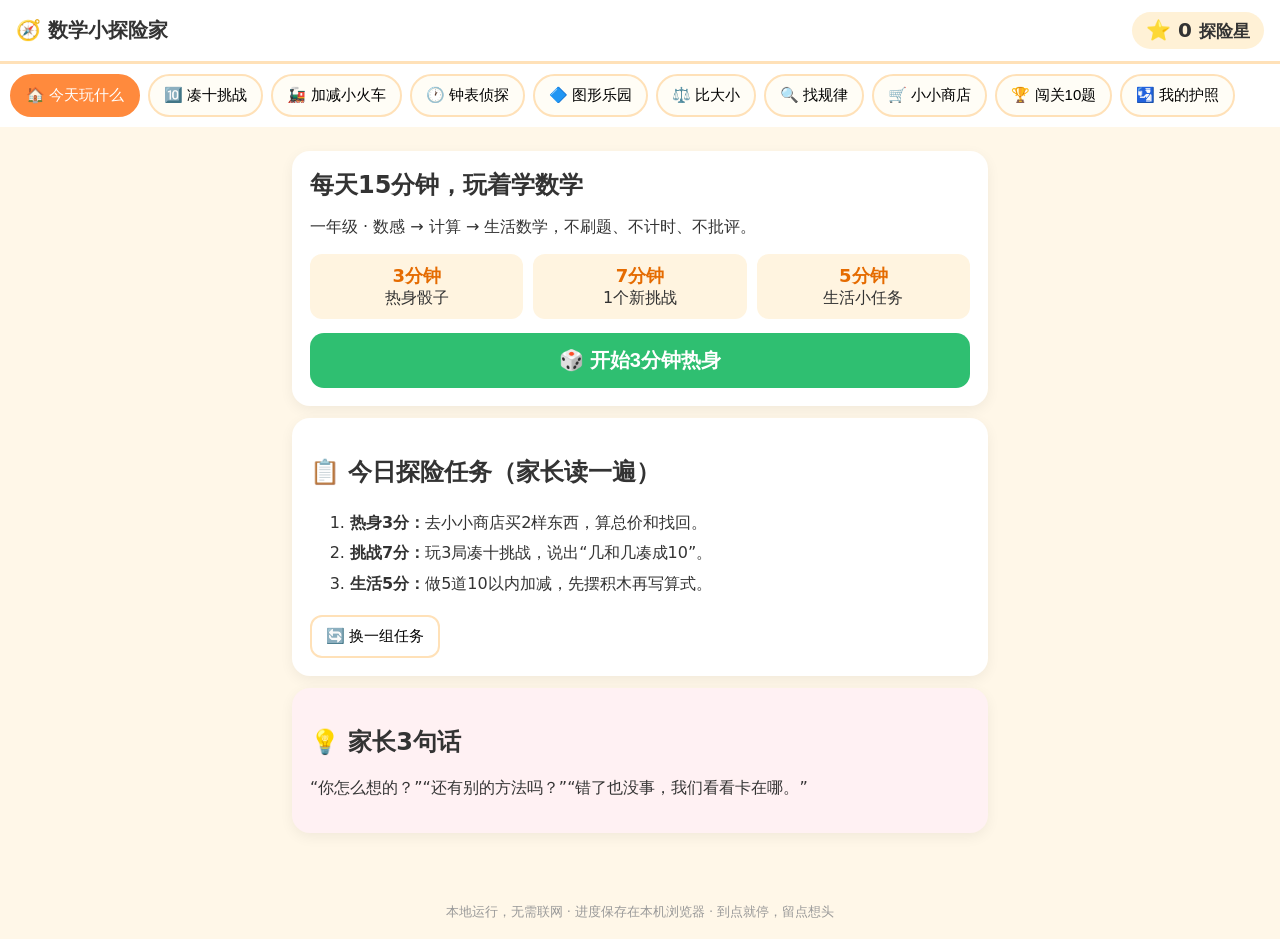
==== index.html @ b10b1093 "一年级数学小探险家：10个互动模块本地网页" ====
<!DOCTYPE html>
<html lang="zh-CN">
<head>
<meta charset="UTF-8" />
<meta name="viewport" content="width=device-width, initial-scale=1.0" />
<title>数学小探险家 · 一年级</title>
<link rel="stylesheet" href="styles.css" />
</head>
<body>
<header class="topbar">
  <div class="logo">🧭 数学小探险家</div>
  <div class="passport-mini">⭐ <span id="starTotal">0</span> <small>探险星</small></div>
</header>

<nav class="tabs" id="tabs">
  <button data-tab="home" class="active">🏠 今天玩什么</button>
  <button data-tab="ten">🔟 凑十挑战</button>
  <button data-tab="calc">🚂 加减小火车</button>
  <button data-tab="clock">🕐 钟表侦探</button>
  <button data-tab="shape">🔷 图形乐园</button>
  <button data-tab="compare">⚖️ 比大小</button>
  <button data-tab="pattern">🔍 找规律</button>
  <button data-tab="money">🛒 小小商店</button>
  <button data-tab="quest">🏆 闯关10题</button>
  <button data-tab="passport">🛂 我的护照</button>
</nav>

<main>
  <!-- 首页 -->
  <section id="tab-home" class="panel active">
    <div class="card hero">
      <h1>每天15分钟，玩着学数学</h1>
      <p>一年级 · 数感 → 计算 → 生活数学，不刷题、不计时、不批评。</p>
      <div class="steps">
        <div><b>3分钟</b><span>热身骰子</span></div>
        <div><b>7分钟</b><span>1个新挑战</span></div>
        <div><b>5分钟</b><span>生活小任务</span></div>
      </div>
      <button class="big-btn" id="btnWarmup">🎲 开始3分钟热身</button>
      <div id="warmupArea" class="game-area hidden">
        <div class="dice-row">
          <div class="dice" id="diceA">⚀</div>
          <div class="vs">VS</div>
          <div class="dice" id="diceB">⚅</div>
        </div>
        <p id="warmupQ">哪个大？点一点！</p>
        <div class="row">
          <button class="opt" id="warmLeft">左边大</button>
          <button class="opt" id="warmRight">右边大</button>
          <button class="opt" id="warmEqual">一样大</button>
        </div>
        <p id="warmupMsg" class="msg"></p>
      </div>
    </div>

    <div class="card">
      <h2>📋 今日探险任务（家长读一遍）</h2>
      <ol id="todayTasks" class="tasks"></ol>
      <button class="small-btn" id="btnNewTasks">🔄 换一组任务</button>
    </div>

    <div class="card tip">
      <h2>💡 家长3句话</h2>
      <p>“你怎么想的？”“还有别的方法吗？”“错了也没事，我们看看卡在哪。”</p>
    </div>
  </section>

  <!-- 凑十 -->
  <section id="tab-ten" class="panel">
    <div class="card">
      <h2>🔟 凑十挑战：看到几，就想差几凑成10</h2>
      <div class="big-num" id="tenNum">6</div>
      <p>6 + <b>?</b> = 10，按正确答案：</p>
      <div class="row" id="tenOpts"></div>
      <p id="tenMsg" class="msg"></p>
      <div class="dots" id="tenDots"></div>
    </div>
  </section>

  <!-- 加减 -->
  <section id="tab-calc" class="panel">
    <div class="card">
      <h2>🚂 加减小火车</h2>
      <div class="row">
        <label><input type="radio" name="level" value="10" checked /> 10以内</label>
        <label><input type="radio" name="level" value="20" /> 20以内进位/退位</label>
      </div>
      <div class="big-num" id="calcQ">3 + 4 = ?</div>
      <div class="dots" id="calcDots"></div>
      <div class="pad" id="calcPad"></div>
      <p id="calcMsg" class="msg"></p>
    </div>
  </section>

  <!-- 钟表 -->
  <section id="tab-clock" class="panel">
    <div class="card">
      <h2>🕐 钟表小侦探：只考整时和半时</h2>
      <canvas id="clockCanvas" width="220" height="220"></canvas>
      <p>现在是几点？</p>
      <div class="row" id="clockOpts"></div>
      <p id="clockMsg" class="msg"></p>
    </div>
  </section>

  <!-- 图形 -->
  <section id="tab-shape" class="panel">
    <div class="card">
      <h2>🔷 图形乐园：认一认、找一找</h2>
      <div class="big-num" id="shapeShow">🔺</div>
      <p id="shapeQ">这个图形叫什么？</p>
      <div class="row" id="shapeOpts"></div>
      <p id="shapeMsg" class="msg"></p>
      <p class="hint">生活找一找：家里哪里有圆形 / 长方形？找到+1⭐</p>
    </div>
  </section>

  <!-- 比大小 -->
  <section id="tab-compare" class="panel">
    <div class="card">
      <h2>⚖️ 比大小：填 &gt; &lt; =</h2>
      <div class="row">
        <label><input type="radio" name="cmpLevel" value="num" checked /> 数字比</label>
        <label><input type="radio" name="cmpLevel" value="expr" /> 算式比</label>
      </div>
      <div class="big-num small" id="cmpQ">7 ? 9</div>
      <div class="row" id="cmpOpts"></div>
      <p id="cmpMsg" class="msg"></p>
      <p class="hint">开口朝大数：7 &lt; 9，尖尖对小数</p>
    </div>
  </section>

  <!-- 找规律 -->
  <section id="tab-pattern" class="panel">
    <div class="card">
      <h2>🔍 找规律：后面该是谁？</h2>
      <div class="row">
        <label><input type="radio" name="patLevel" value="seq" checked /> 数字列</label>
        <label><input type="radio" name="patLevel" value="makeup" /> 数的组成</label>
      </div>
      <div class="big-num small" id="patQ">2、4、6、?</div>
      <div class="row" id="patOpts"></div>
      <p id="patMsg" class="msg"></p>
    </div>
  </section>

  <!-- 小商店 -->
  <section id="tab-money" class="panel">
    <div class="card">
      <h2>🛒 小小商店：认识元角分</h2>
      <div class="row">
        <label><input type="radio" name="moneyLevel" value="know" checked /> 认钱换钱</label>
        <label><input type="radio" name="moneyLevel" value="shop" /> 买东西算账</label>
      </div>
      <div class="big-num small" id="moneyQ">1元 = ? 角</div>
      <div class="shop" id="moneyShop"></div>
      <div class="row" id="moneyOpts"></div>
      <p id="moneyMsg" class="msg"></p>
    </div>
  </section>

  <!-- 闯关 -->
  <section id="tab-quest" class="panel">
    <div class="card">
      <h2>🏆 闯关10题：混合大挑战</h2>
      <p class="hint">凑十 + 加减 + 比大小 + 规律 + 人民币，每关随机抽，不重复刷题</p>
      <div class="progress"><div id="questBar"></div></div>
      <p id="questInfo">还没开始，第 0/10 题，连击 x0</p>
      <div class="big-num small" id="questQ">点开始吧！</div>
      <div class="row" id="questOpts"></div>
      <p id="questMsg" class="msg"></p>
      <div class="row">
        <button class="big-btn" id="btnQuest">🚀 开始闯关</button>
      </div>
    </div>
    <div class="card">
      <h2>📝 错题本（只记闯关错的）</h2>
      <ul id="wrongList" class="plist"></ul>
      <div class="row">
        <button class="small-btn" id="btnWrongRetry">🔁 重练错题</button>
        <button class="small-btn danger" id="btnWrongClear">🗑 清空错题</button>
      </div>
    </div>
  </section>

  <!-- 护照 -->
  <section id="tab-passport" class="panel">
    <div class="card">
      <h2>🛂 我的探险护照</h2>
      <p>总星星：<b id="pTotal">0</b> ⭐</p>
      <ul id="pList" class="plist"></ul>
      <div class="row">
        <button class="small-btn" id="btnSpeak">🔊 读出表扬</button>
        <button class="small-btn danger" id="btnReset">🗑 清零重来</button>
      </div>
    </div>
    <div class="card">
      <h2>🗓 12周路线图</h2>
      <ol class="tasks small">
        <li>1-4周：数到20，10的分合，加减含义</li>
        <li>5-8周：认识11-20，凑十加、破十减，图形位置</li>
        <li>9-12周：钟表、100以内数、人民币、找规律</li>
      </ol>
      <p class="hint">每周记录一句：能摆出来讲清吗？愿意再试一次吗？</p>
    </div>
  </section>
</main>

<footer>本地运行，无需联网 · 进度保存在本机浏览器 · 到点就停，留点想头</footer>
<script src="app.js"></script>
</body>
</html>
---- styles.css ----
:root{
  --bg:#FFF7E8; --card:#fff; --ink:#333;
  --orange:#FF8A3D; --green:#2FBF71; --blue:#3D9BFF; --pink:#FF6B8B;
}
*{box-sizing:border-box}
body{margin:0;background:var(--bg);color:var(--ink);
  font-family:"PingFang SC","Hiragino Sans GB","Microsoft YaHei",system-ui,sans-serif;}
.topbar{display:flex;justify-content:space-between;align-items:center;
  padding:12px 16px;background:#fff;border-bottom:3px solid #FFE1B8;
  position:sticky;top:0;z-index:10}
.logo{font-size:20px;font-weight:800}
.passport-mini{font-size:20px;font-weight:800;background:#FFF1D6;
  padding:6px 14px;border-radius:999px}
.tabs{display:flex;gap:8px;padding:10px;overflow-x:auto;background:#fff}
.tabs button{flex:0 0 auto;border:2px solid #FFE1B8;background:#FFFDF6;
  border-radius:999px;padding:10px 14px;font-size:15px;cursor:pointer}
.tabs button.active{background:var(--orange);color:#fff;border-color:var(--orange)}
main{max-width:720px;margin:0 auto;padding:12px 12px 40px}
.panel{display:none}
.panel.active{display:block;animation:pop .2s ease}
.card{background:var(--card);border-radius:18px;padding:18px;margin:12px 0;
  box-shadow:0 4px 14px rgba(0,0,0,.06)}
.hero h1{margin:0 0 6px;font-size:24px}
.steps{display:flex;gap:10px;margin:14px 0}
.steps div{flex:1;background:#FFF4E0;border-radius:12px;padding:10px;text-align:center}
.steps b{display:block;font-size:18px;color:#E56B00}
.big-btn{width:100%;font-size:20px;font-weight:800;padding:14px;border:0;
  border-radius:14px;background:var(--green);color:#fff;cursor:pointer}
.small-btn{font-size:15px;padding:10px 14px;border-radius:12px;cursor:pointer;
  border:2px solid #FFE1B8;background:#fff}
.small-btn.danger{border-color:#ffb3c0;color:#c9184a}
.big-num{font-size:64px;text-align:center;margin:10px 0}
.big-num.small{font-size:34px}
.progress{height:14px;background:#FFE9C9;border-radius:999px;overflow:hidden;margin:10px 0}
.progress div{height:100%;width:0;background:linear-gradient(90deg,var(--orange),var(--pink));transition:width .3s}
.shop{display:flex;gap:10px;justify-content:center;font-size:15px;flex-wrap:wrap;margin:8px 0}
.shop div{background:#FFF4E0;border-radius:12px;padding:8px 12px}
#wrongList li{background:#FFF1F3;border-radius:8px;margin:4px 0;padding:4px 10px;list-style:none}
#wrongList{padding:0}
.row{display:flex;gap:10px;flex-wrap:wrap;justify-content:center;margin:10px 0}
.opt{font-size:20px;font-weight:700;min-width:110px;min-height:56px;
  border-radius:14px;border:3px solid var(--blue);background:#EFF6FF;cursor:pointer}
.opt:active{transform:scale(.96)}
.msg{min-height:28px;text-align:center;font-size:18px;font-weight:700}
.msg.good{color:#0a8a4b;animation:pop .3s ease}
.msg.bad{color:#d00000}
@keyframes pop{from{transform:scale(.9)}to{transform:scale(1)}}
.dice-row{display:flex;justify-content:center;align-items:center;gap:16px;font-size:56px}
.vs{font-size:20px;font-weight:800;color:#999}
.dice{background:#fff;border:3px solid #eee;border-radius:14px;padding:4px 14px}
.hidden{display:none}
.game-area{margin-top:12px;background:#F7FFF0;border-radius:12px;padding:12px}
.tasks{line-height:1.9;font-size:16px}
.tasks.small{font-size:15px}
.dots{display:flex;gap:6px;flex-wrap:wrap;justify-content:center;margin:10px 0;
  font-size:26px;max-width:320px;margin-left:auto;margin-right:auto}
.pad{display:grid;grid-template-columns:repeat(5,1fr);gap:8px;max-width:360px;margin:0 auto}
.pad button{font-size:22px;font-weight:800;padding:12px 0;border-radius:12px;
  border:2px solid #ddd;background:#fff;cursor:pointer}
#clockCanvas{display:block;margin:0 auto;background:#fff;border-radius:50%}
.plist{line-height:2;font-size:16px}
.hint{color:#777;font-size:14px;text-align:center}
.tip{background:#FFF1F3}
footer{text-align:center;color:#999;font-size:13px;padding:18px}
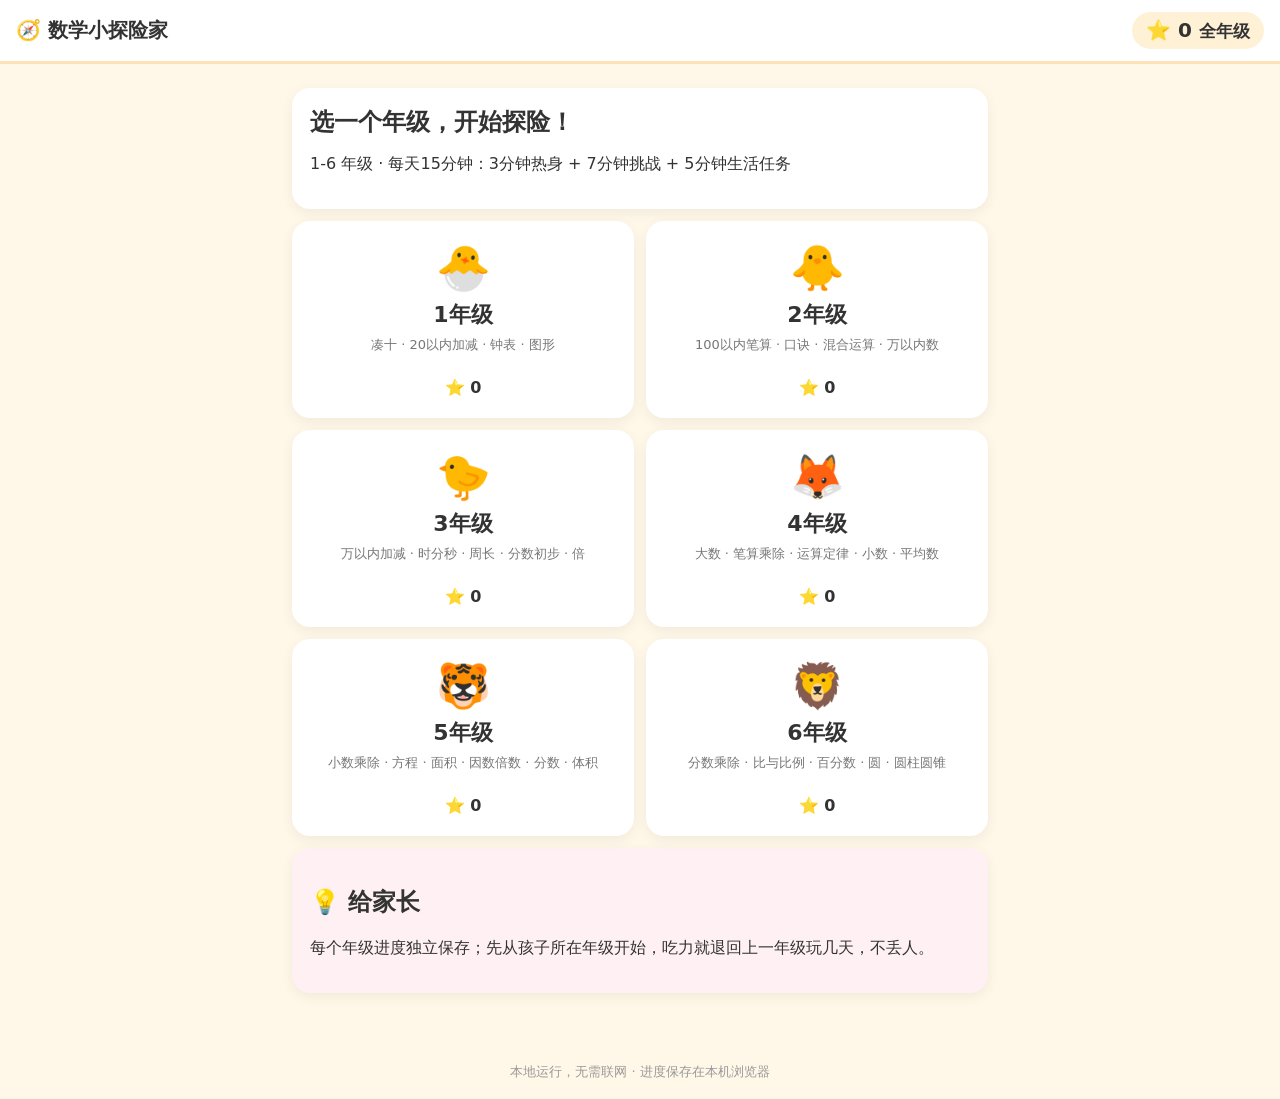
==== commit a1f16788: "1-6年级全覆盖：通用引擎+年级大厅+每年级闯关错题本" ====
--- a/index.html
+++ b/index.html
@@ -3,210 +3,40 @@
 <head>
 <meta charset="UTF-8" />
 <meta name="viewport" content="width=device-width, initial-scale=1.0" />
-<title>数学小探险家 · 一年级</title>
+<title>数学小探险家 · 年级大厅</title>
 <link rel="stylesheet" href="styles.css" />
 </head>
 <body>
 <header class="topbar">
   <div class="logo">🧭 数学小探险家</div>
-  <div class="passport-mini">⭐ <span id="starTotal">0</span> <small>探险星</small></div>
+  <div class="passport-mini">⭐ <span id="starAll">0</span> <small>全年级</small></div>
 </header>
-
-<nav class="tabs" id="tabs">
-  <button data-tab="home" class="active">🏠 今天玩什么</button>
-  <button data-tab="ten">🔟 凑十挑战</button>
-  <button data-tab="calc">🚂 加减小火车</button>
-  <button data-tab="clock">🕐 钟表侦探</button>
-  <button data-tab="shape">🔷 图形乐园</button>
-  <button data-tab="compare">⚖️ 比大小</button>
-  <button data-tab="pattern">🔍 找规律</button>
-  <button data-tab="money">🛒 小小商店</button>
-  <button data-tab="quest">🏆 闯关10题</button>
-  <button data-tab="passport">🛂 我的护照</button>
-</nav>
-
-<main>
-  <!-- 首页 -->
-  <section id="tab-home" class="panel active">
-    <div class="card hero">
-      <h1>每天15分钟，玩着学数学</h1>
-      <p>一年级 · 数感 → 计算 → 生活数学，不刷题、不计时、不批评。</p>
-      <div class="steps">
-        <div><b>3分钟</b><span>热身骰子</span></div>
-        <div><b>7分钟</b><span>1个新挑战</span></div>
-        <div><b>5分钟</b><span>生活小任务</span></div>
-      </div>
-      <button class="big-btn" id="btnWarmup">🎲 开始3分钟热身</button>
-      <div id="warmupArea" class="game-area hidden">
-        <div class="dice-row">
-          <div class="dice" id="diceA">⚀</div>
-          <div class="vs">VS</div>
-          <div class="dice" id="diceB">⚅</div>
-        </div>
-        <p id="warmupQ">哪个大？点一点！</p>
-        <div class="row">
-          <button class="opt" id="warmLeft">左边大</button>
-          <button class="opt" id="warmRight">右边大</button>
-          <button class="opt" id="warmEqual">一样大</button>
-        </div>
-        <p id="warmupMsg" class="msg"></p>
-      </div>
-    </div>
-
-    <div class="card">
-      <h2>📋 今日探险任务（家长读一遍）</h2>
-      <ol id="todayTasks" class="tasks"></ol>
-      <button class="small-btn" id="btnNewTasks">🔄 换一组任务</button>
-    </div>
-
-    <div class="card tip">
-      <h2>💡 家长3句话</h2>
-      <p>“你怎么想的？”“还有别的方法吗？”“错了也没事，我们看看卡在哪。”</p>
-    </div>
-  </section>
-
-  <!-- 凑十 -->
-  <section id="tab-ten" class="panel">
-    <div class="card">
-      <h2>🔟 凑十挑战：看到几，就想差几凑成10</h2>
-      <div class="big-num" id="tenNum">6</div>
-      <p>6 + <b>?</b> = 10，按正确答案：</p>
-      <div class="row" id="tenOpts"></div>
-      <p id="tenMsg" class="msg"></p>
-      <div class="dots" id="tenDots"></div>
-    </div>
-  </section>
-
-  <!-- 加减 -->
-  <section id="tab-calc" class="panel">
-    <div class="card">
-      <h2>🚂 加减小火车</h2>
-      <div class="row">
-        <label><input type="radio" name="level" value="10" checked /> 10以内</label>
-        <label><input type="radio" name="level" value="20" /> 20以内进位/退位</label>
-      </div>
-      <div class="big-num" id="calcQ">3 + 4 = ?</div>
-      <div class="dots" id="calcDots"></div>
-      <div class="pad" id="calcPad"></div>
-      <p id="calcMsg" class="msg"></p>
-    </div>
-  </section>
-
-  <!-- 钟表 -->
-  <section id="tab-clock" class="panel">
-    <div class="card">
-      <h2>🕐 钟表小侦探：只考整时和半时</h2>
-      <canvas id="clockCanvas" width="220" height="220"></canvas>
-      <p>现在是几点？</p>
-      <div class="row" id="clockOpts"></div>
-      <p id="clockMsg" class="msg"></p>
-    </div>
-  </section>
-
-  <!-- 图形 -->
-  <section id="tab-shape" class="panel">
-    <div class="card">
-      <h2>🔷 图形乐园：认一认、找一找</h2>
-      <div class="big-num" id="shapeShow">🔺</div>
-      <p id="shapeQ">这个图形叫什么？</p>
-      <div class="row" id="shapeOpts"></div>
-      <p id="shapeMsg" class="msg"></p>
-      <p class="hint">生活找一找：家里哪里有圆形 / 长方形？找到+1⭐</p>
-    </div>
-  </section>
-
-  <!-- 比大小 -->
-  <section id="tab-compare" class="panel">
-    <div class="card">
-      <h2>⚖️ 比大小：填 &gt; &lt; =</h2>
-      <div class="row">
-        <label><input type="radio" name="cmpLevel" value="num" checked /> 数字比</label>
-        <label><input type="radio" name="cmpLevel" value="expr" /> 算式比</label>
-      </div>
-      <div class="big-num small" id="cmpQ">7 ? 9</div>
-      <div class="row" id="cmpOpts"></div>
-      <p id="cmpMsg" class="msg"></p>
-      <p class="hint">开口朝大数：7 &lt; 9，尖尖对小数</p>
-    </div>
-  </section>
-
-  <!-- 找规律 -->
-  <section id="tab-pattern" class="panel">
-    <div class="card">
-      <h2>🔍 找规律：后面该是谁？</h2>
-      <div class="row">
-        <label><input type="radio" name="patLevel" value="seq" checked /> 数字列</label>
-        <label><input type="radio" name="patLevel" value="makeup" /> 数的组成</label>
-      </div>
-      <div class="big-num small" id="patQ">2、4、6、?</div>
-      <div class="row" id="patOpts"></div>
-      <p id="patMsg" class="msg"></p>
-    </div>
-  </section>
-
-  <!-- 小商店 -->
-  <section id="tab-money" class="panel">
-    <div class="card">
-      <h2>🛒 小小商店：认识元角分</h2>
-      <div class="row">
-        <label><input type="radio" name="moneyLevel" value="know" checked /> 认钱换钱</label>
-        <label><input type="radio" name="moneyLevel" value="shop" /> 买东西算账</label>
-      </div>
-      <div class="big-num small" id="moneyQ">1元 = ? 角</div>
-      <div class="shop" id="moneyShop"></div>
-      <div class="row" id="moneyOpts"></div>
-      <p id="moneyMsg" class="msg"></p>
-    </div>
-  </section>
-
-  <!-- 闯关 -->
-  <section id="tab-quest" class="panel">
-    <div class="card">
-      <h2>🏆 闯关10题：混合大挑战</h2>
-      <p class="hint">凑十 + 加减 + 比大小 + 规律 + 人民币，每关随机抽，不重复刷题</p>
-      <div class="progress"><div id="questBar"></div></div>
-      <p id="questInfo">还没开始，第 0/10 题，连击 x0</p>
-      <div class="big-num small" id="questQ">点开始吧！</div>
-      <div class="row" id="questOpts"></div>
-      <p id="questMsg" class="msg"></p>
-      <div class="row">
-        <button class="big-btn" id="btnQuest">🚀 开始闯关</button>
-      </div>
-    </div>
-    <div class="card">
-      <h2>📝 错题本（只记闯关错的）</h2>
-      <ul id="wrongList" class="plist"></ul>
-      <div class="row">
-        <button class="small-btn" id="btnWrongRetry">🔁 重练错题</button>
-        <button class="small-btn danger" id="btnWrongClear">🗑 清空错题</button>
-      </div>
-    </div>
-  </section>
-
-  <!-- 护照 -->
-  <section id="tab-passport" class="panel">
-    <div class="card">
-      <h2>🛂 我的探险护照</h2>
-      <p>总星星：<b id="pTotal">0</b> ⭐</p>
-      <ul id="pList" class="plist"></ul>
-      <div class="row">
-        <button class="small-btn" id="btnSpeak">🔊 读出表扬</button>
-        <button class="small-btn danger" id="btnReset">🗑 清零重来</button>
-      </div>
-    </div>
-    <div class="card">
-      <h2>🗓 12周路线图</h2>
-      <ol class="tasks small">
-        <li>1-4周：数到20，10的分合，加减含义</li>
-        <li>5-8周：认识11-20，凑十加、破十减，图形位置</li>
-        <li>9-12周：钟表、100以内数、人民币、找规律</li>
-      </ol>
-      <p class="hint">每周记录一句：能摆出来讲清吗？愿意再试一次吗？</p>
-    </div>
-  </section>
+<main style="max-width:720px;margin:0 auto;padding:12px 12px 40px">
+  <div class="card hero">
+    <h1>选一个年级，开始探险！</h1>
+    <p>1-6 年级 · 每天15分钟：3分钟热身 + 7分钟挑战 + 5分钟生活任务</p>
+  </div>
+  <div class="grade-grid" id="grades"></div>
+  <div class="card tip">
+    <h2>💡 给家长</h2>
+    <p>每个年级进度独立保存；先从孩子所在年级开始，吃力就退回上一年级玩几天，不丢人。</p>
+  </div>
 </main>
-
-<footer>本地运行，无需联网 · 进度保存在本机浏览器 · 到点就停，留点想头</footer>
-<script src="app.js"></script>
+<footer>本地运行，无需联网 · 进度保存在本机浏览器</footer>
+<script>
+const GRADES = [
+  { n: 1, emoji: "🐣", topics: "凑十 · 20以内加减 · 钟表 · 图形", key: "mathAdv1" },
+  { n: 2, emoji: "🐥", topics: "100以内笔算 · 口诀 · 混合运算 · 万以内数", key: "mathAdv2" },
+  { n: 3, emoji: "🐤", topics: "万以内加减 · 时分秒 · 周长 · 分数初步 · 倍", key: "mathAdv3" },
+  { n: 4, emoji: "🦊", topics: "大数 · 笔算乘除 · 运算定律 · 小数 · 平均数", key: "mathAdv4" },
+  { n: 5, emoji: "🐯", topics: "小数乘除 · 方程 · 面积 · 因数倍数 · 分数 · 体积", key: "mathAdv5" },
+  { n: 6, emoji: "🦁", topics: "分数乘除 · 比与比例 · 百分数 · 圆 · 圆柱圆锥", key: "mathAdv6" }
+];
+const total = (k) => { try { return JSON.parse(localStorage.getItem(k) || "{}").total || 0; } catch { return 0; } };
+document.getElementById("grades").innerHTML = GRADES.map((g) =>
+  `<a class="grade-card" href="grade${g.n}.html"><div class="g-emoji">${g.emoji}</div><div class="g-name">${g.n}年级</div><div class="g-topics">${g.topics}</div><div class="g-stars">⭐ ${total(g.key)}</div></a>`
+).join("");
+document.getElementById("starAll").textContent = GRADES.reduce((s, g) => s + total(g.key), 0);
+</script>
 </body>
 </html>
--- a/styles.css
+++ b/styles.css
@@ -60,5 +60,15 @@
 #clockCanvas{display:block;margin:0 auto;background:#fff;border-radius:50%}
 .plist{line-height:2;font-size:16px}
 .hint{color:#777;font-size:14px;text-align:center}
+.home-link{text-decoration:none;font-weight:800;color:var(--orange);font-size:16px;white-space:nowrap}
+.grade-grid{display:grid;grid-template-columns:repeat(2,1fr);gap:12px;margin:12px 0}
+.grade-card{display:block;text-decoration:none;color:inherit;background:#fff;border-radius:18px;
+  padding:18px 14px;text-align:center;box-shadow:0 4px 14px rgba(0,0,0,.06);border:3px solid transparent}
+.grade-card:active{transform:scale(.97);border-color:var(--orange)}
+.g-emoji{font-size:44px}
+.g-name{font-size:22px;font-weight:800;margin:6px 0}
+.g-topics{font-size:13px;color:#777;min-height:36px}
+.g-stars{font-size:16px;font-weight:800;margin-top:6px}
+@media(max-width:420px){.grade-grid{grid-template-columns:1fr 1fr}.g-topics{font-size:12px}}
 .tip{background:#FFF1F3}
 footer{text-align:center;color:#999;font-size:13px;padding:18px}
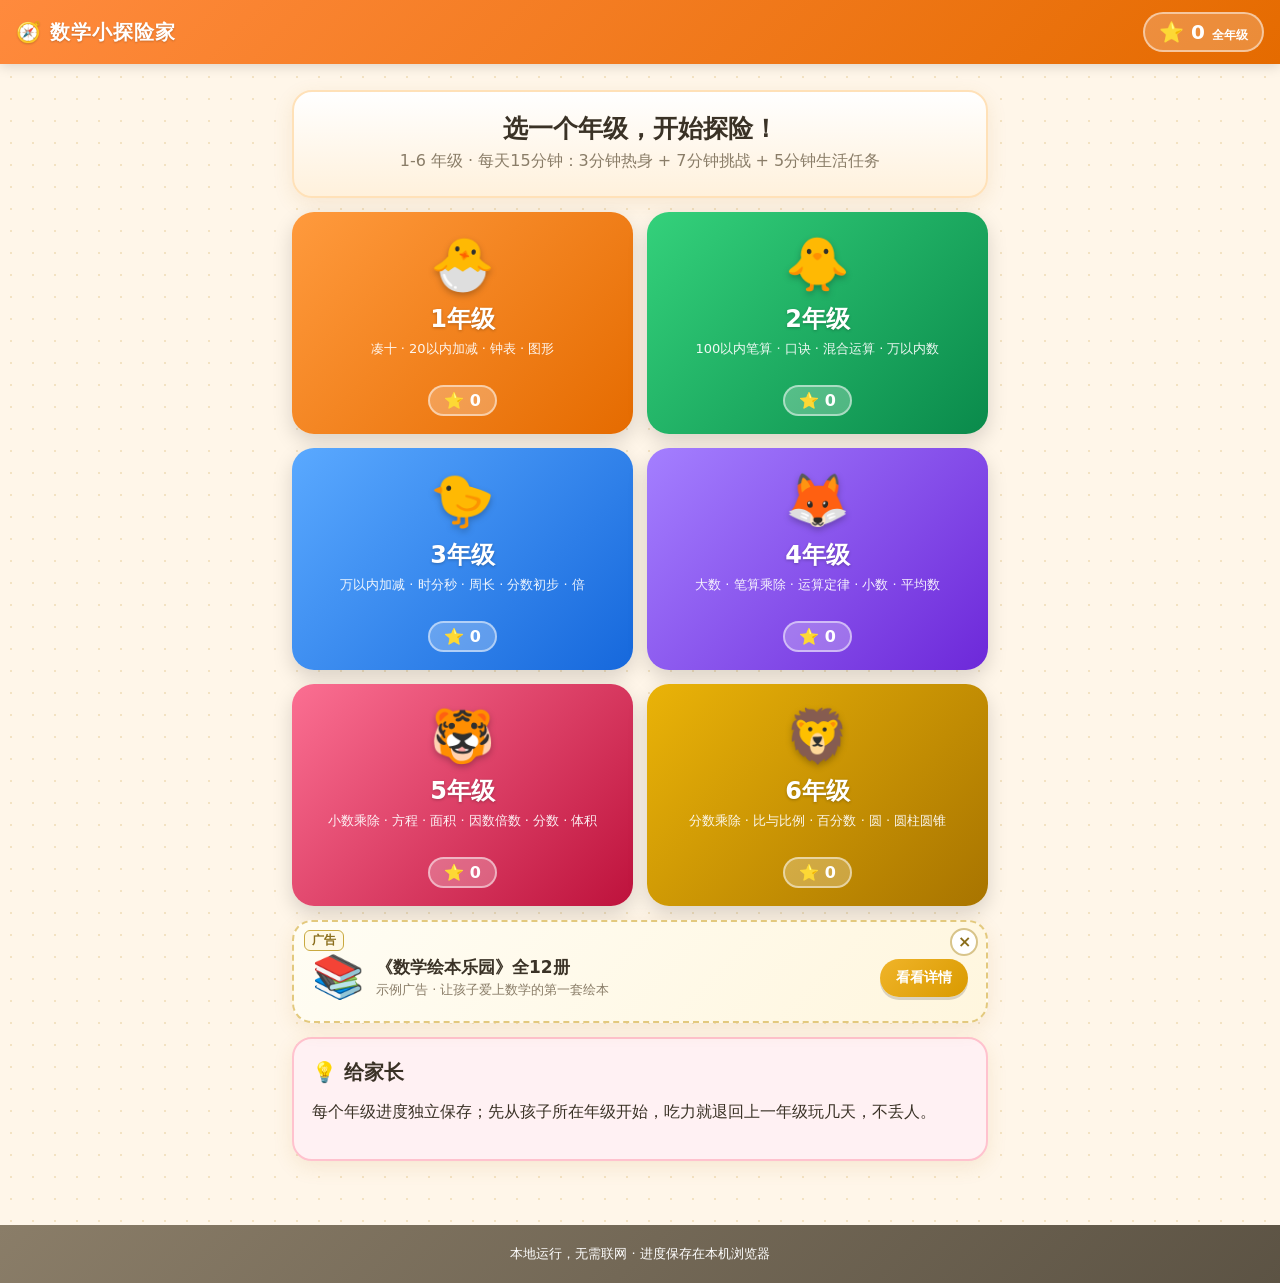
==== commit cc22378b: "加示例广告位：年级首页+大厅各一个，可关闭，无追踪" ====
--- a/index.html
+++ b/index.html
@@ -23,6 +23,7 @@
   </div>
 </main>
 <footer>本地运行，无需联网 · 进度保存在本机浏览器</footer>
+<script src="ads.js"></script>
 <script>
 const GRADES = [
   { n: 1, emoji: "🐣", topics: "凑十 · 20以内加减 · 钟表 · 图形", key: "mathAdv1" },
@@ -37,6 +38,7 @@
   `<a class="grade-card" href="grade${g.n}.html"><div class="g-emoji">${g.emoji}</div><div class="g-name">${g.n}年级</div><div class="g-topics">${g.topics}</div><div class="g-stars">⭐ ${total(g.key)}</div></a>`
 ).join("");
 document.getElementById("starAll").textContent = GRADES.reduce((s, g) => s + total(g.key), 0);
+if (window.AdSlot) window.AdSlot.mountHub(document.getElementById("grades")); // 示例广告位（演示用）
 </script>
 </body>
 </html>
--- a/styles.css
+++ b/styles.css
@@ -1,74 +1,176 @@
+/* 数学小探险家 · 儿童风 UI */
 :root{
-  --bg:#FFF7E8; --card:#fff; --ink:#333;
-  --orange:#FF8A3D; --green:#2FBF71; --blue:#3D9BFF; --pink:#FF6B8B;
+  --bg:#FFF6E9; --card:#fff; --ink:#3A3226; --muted:#8A7D68;
+  --accent:#FF8A3D; --accent-deep:#E56B00; --accent-soft:#FFF1DC;
+  --green:#2FBF71; --green-deep:#0A8A4B;
+  --blue:#3D9BFF; --pink:#FF6B8B; --red:#E5484D;
+  --line:#FFE1B8; --shadow:0 6px 20px rgba(180,120,40,.12);
+  --r:20px;
 }
-*{box-sizing:border-box}
-body{margin:0;background:var(--bg);color:var(--ink);
-  font-family:"PingFang SC","Hiragino Sans GB","Microsoft YaHei",system-ui,sans-serif;}
-.topbar{display:flex;justify-content:space-between;align-items:center;
-  padding:12px 16px;background:#fff;border-bottom:3px solid #FFE1B8;
-  position:sticky;top:0;z-index:10}
-.logo{font-size:20px;font-weight:800}
-.passport-mini{font-size:20px;font-weight:800;background:#FFF1D6;
-  padding:6px 14px;border-radius:999px}
-.tabs{display:flex;gap:8px;padding:10px;overflow-x:auto;background:#fff}
-.tabs button{flex:0 0 auto;border:2px solid #FFE1B8;background:#FFFDF6;
-  border-radius:999px;padding:10px 14px;font-size:15px;cursor:pointer}
-.tabs button.active{background:var(--orange);color:#fff;border-color:var(--orange)}
-main{max-width:720px;margin:0 auto;padding:12px 12px 40px}
+/* 每个年级一个主题色 */
+body[data-grade="1"]{--accent:#FF8A3D;--accent-deep:#E56B00;--accent-soft:#FFF1DC;--line:#FFD9AE}
+body[data-grade="2"]{--accent:#2FBF71;--accent-deep:#0A8A4B;--accent-soft:#E4F8EC;--line:#BDE8CC}
+body[data-grade="3"]{--accent:#3D9BFF;--accent-deep:#1668DC;--accent-soft:#E7F2FF;--line:#BFD9FF}
+body[data-grade="4"]{--accent:#8B5CF6;--accent-deep:#6D28D9;--accent-soft:#F0E9FF;--line:#D5C4FF}
+body[data-grade="5"]{--accent:#F43F5E;--accent-deep:#BE123C;--accent-soft:#FFE8ED;--line:#FFC2CE}
+body[data-grade="6"]{--accent:#D99A00;--accent-deep:#A87400;--accent-soft:#FFF4D6;--line:#F0D48A}
+*{box-sizing:border-box;-webkit-tap-highlight-color:transparent}
+body{margin:0;color:var(--ink);
+  background:var(--bg) radial-gradient(#F3E2C2 1.3px,transparent 1.3px);
+  background-size:22px 22px;
+  font-family:"PingFang SC","Hiragino Sans GB","Microsoft YaHei","Source Han Sans SC",system-ui,sans-serif;}
+button{font-family:inherit}
+button:focus-visible,a:focus-visible{outline:3px solid var(--accent);outline-offset:2px}
+
+/* 顶栏 */
+.topbar{display:flex;justify-content:space-between;align-items:center;gap:10px;
+  padding:12px 16px;color:#fff;
+  background:linear-gradient(135deg,var(--accent),var(--accent-deep));
+  position:sticky;top:0;z-index:10;box-shadow:0 2px 12px rgba(0,0,0,.15)}
+.logo{font-size:20px;font-weight:900;letter-spacing:1px;text-shadow:0 1px 2px rgba(0,0,0,.2)}
+.passport-mini{font-size:20px;font-weight:900;background:rgba(255,255,255,.22);
+  padding:6px 14px;border-radius:999px;border:2px solid rgba(255,255,255,.5)}
+.passport-mini small{font-size:12px;font-weight:700}
+.home-link{text-decoration:none;font-weight:900;color:#fff;font-size:15px;white-space:nowrap;
+  background:rgba(255,255,255,.22);border:2px solid rgba(255,255,255,.5);
+  padding:6px 12px;border-radius:999px}
+
+/* 页签 */
+.tabs{display:flex;gap:8px;padding:10px;overflow-x:auto;background:rgba(255,255,255,.85);
+  backdrop-filter:blur(4px);border-bottom:2px solid var(--line);scrollbar-width:none}
+.tabs::-webkit-scrollbar{display:none}
+.tabs button{flex:0 0 auto;border:2px solid var(--line);background:#FFFDF6;color:var(--ink);
+  border-radius:999px;padding:10px 15px;font-size:15px;font-weight:800;cursor:pointer;
+  transition:transform .12s,background .15s}
+.tabs button:active{transform:scale(.94)}
+.tabs button.active{background:linear-gradient(135deg,var(--accent),var(--accent-deep));
+  color:#fff;border-color:transparent;box-shadow:0 3px 10px rgba(0,0,0,.18)}
+
+main{max-width:720px;margin:0 auto;padding:12px 12px 48px}
 .panel{display:none}
-.panel.active{display:block;animation:pop .2s ease}
-.card{background:var(--card);border-radius:18px;padding:18px;margin:12px 0;
-  box-shadow:0 4px 14px rgba(0,0,0,.06)}
-.hero h1{margin:0 0 6px;font-size:24px}
+.panel.active{display:block;animation:pop .22s ease}
+.card{background:var(--card);border-radius:var(--r);padding:20px 18px;margin:14px 0;
+  box-shadow:var(--shadow);border:2px solid #FFF3DF}
+.card h2{margin:0 0 8px;font-size:20px}
+.hero{background:linear-gradient(180deg,#fff,var(--accent-soft));border-color:var(--line);text-align:center}
+.hero h1{margin:0 0 6px;font-size:25px}
+.hero p{color:var(--muted);margin:4px 0}
 .steps{display:flex;gap:10px;margin:14px 0}
-.steps div{flex:1;background:#FFF4E0;border-radius:12px;padding:10px;text-align:center}
-.steps b{display:block;font-size:18px;color:#E56B00}
-.big-btn{width:100%;font-size:20px;font-weight:800;padding:14px;border:0;
-  border-radius:14px;background:var(--green);color:#fff;cursor:pointer}
-.small-btn{font-size:15px;padding:10px 14px;border-radius:12px;cursor:pointer;
-  border:2px solid #FFE1B8;background:#fff}
-.small-btn.danger{border-color:#ffb3c0;color:#c9184a}
-.big-num{font-size:64px;text-align:center;margin:10px 0}
-.big-num.small{font-size:34px}
-.progress{height:14px;background:#FFE9C9;border-radius:999px;overflow:hidden;margin:10px 0}
-.progress div{height:100%;width:0;background:linear-gradient(90deg,var(--orange),var(--pink));transition:width .3s}
-.shop{display:flex;gap:10px;justify-content:center;font-size:15px;flex-wrap:wrap;margin:8px 0}
-.shop div{background:#FFF4E0;border-radius:12px;padding:8px 12px}
-#wrongList li{background:#FFF1F3;border-radius:8px;margin:4px 0;padding:4px 10px;list-style:none}
+.steps div{flex:1;background:#fff;border:2px solid var(--line);border-radius:14px;padding:10px 4px;text-align:center}
+.steps b{display:block;font-size:19px;color:var(--accent-deep)}
+.steps span{font-size:13px;color:var(--muted);font-weight:700}
+
+/* 按钮 */
+.big-btn{width:100%;font-size:20px;font-weight:900;padding:15px;border:0;
+  border-radius:16px;color:#fff;cursor:pointer;
+  background:linear-gradient(135deg,var(--accent),var(--accent-deep));
+  box-shadow:0 5px 0 rgba(0,0,0,.15);transition:transform .1s,box-shadow .1s}
+.big-btn:active{transform:translateY(4px);box-shadow:0 1px 0 rgba(0,0,0,.15)}
+.small-btn{font-size:15px;font-weight:800;padding:10px 16px;border-radius:12px;cursor:pointer;
+  border:2px solid var(--line);background:#fff;color:var(--ink);transition:transform .1s}
+.small-btn:active{transform:scale(.95)}
+.small-btn.danger{border-color:#FFB3C0;color:#c9184a;background:#FFF5F7}
+
+/* 题目与选项 */
+.big-num{font-size:66px;text-align:center;margin:12px 0;font-weight:900;letter-spacing:2px}
+.big-num.small{font-size:32px;letter-spacing:0;line-height:1.5}
+.row{display:flex;gap:12px;flex-wrap:wrap;justify-content:center;margin:12px 0}
+.opt{font-size:22px;font-weight:900;min-width:116px;min-height:64px;padding:8px 16px;
+  border-radius:16px;border:3px solid var(--blue);background:#EFF6FF;color:#174A7C;cursor:pointer;
+  box-shadow:0 4px 0 rgba(61,155,255,.25);transition:transform .1s,box-shadow .1s}
+.opt:active{transform:translateY(3px);box-shadow:0 1px 0 rgba(61,155,255,.25)}
+.opt.correct{background:linear-gradient(135deg,#3DDC84,#0A8A4B);border-color:#0A8A4B;color:#fff;
+  box-shadow:0 4px 0 #066636;animation:pop .3s ease}
+.opt.wrong{background:#FFE3E6;border-color:var(--red);color:#B4232A;animation:shake .4s ease}
+.msg{min-height:30px;text-align:center;font-size:19px;font-weight:900}
+.msg.good{color:var(--green-deep);animation:pop .3s ease}
+.msg.bad{color:#C81E1E;animation:shake .4s ease}
+@keyframes pop{0%{transform:scale(.85)}60%{transform:scale(1.06)}100%{transform:scale(1)}}
+@keyframes shake{0%,100%{transform:translateX(0)}25%{transform:translateX(-7px)}50%{transform:translateX(7px)}75%{transform:translateX(-4px)}}
+
+/* 骰子热身 */
+.dice-row{display:flex;justify-content:center;align-items:center;gap:16px;font-size:60px}
+.vs{font-size:20px;font-weight:900;color:var(--muted)}
+.dice{background:#fff;border:3px solid var(--line);border-radius:16px;padding:4px 16px;
+  box-shadow:var(--shadow)}
+.hidden{display:none}
+.game-area{margin-top:12px;background:#F7FFF0;border:2px dashed #9BD8B4;border-radius:14px;padding:14px 12px}
+
+/* 任务 / 圆点 / 数字盘 */
+.tasks{line-height:2;font-size:16px;padding-left:22px}
+.tasks.small{font-size:15px}
+.tasks b{color:var(--accent-deep)}
+.dots{display:flex;gap:6px;flex-wrap:wrap;justify-content:center;margin:10px auto;
+  font-size:26px;max-width:340px;line-height:1.4}
+.pad{display:grid;grid-template-columns:repeat(5,1fr);gap:9px;max-width:380px;margin:0 auto}
+.pad button{font-size:23px;font-weight:900;padding:13px 0;border-radius:14px;
+  border:2px solid #E2D5BE;background:#fff;color:var(--ink);cursor:pointer;
+  box-shadow:0 3px 0 #E2D5BE;transition:transform .08s}
+.pad button:active{transform:translateY(2px);box-shadow:none}
+.pad button.correct{background:linear-gradient(135deg,#3DDC84,#0A8A4B);border-color:#0A8A4B;color:#fff}
+.pad button.wrong{background:#FFE3E6;border-color:var(--red);color:#B4232A;animation:shake .4s ease}
+#clockCanvas{display:block;margin:4px auto;background:#fff;border-radius:50%;
+  box-shadow:var(--shadow);border:4px solid var(--accent-soft)}
+.plist{line-height:2.1;font-size:16px;padding-left:20px}
+.hint{color:var(--muted);font-size:14px;text-align:center;background:var(--accent-soft);
+  border-radius:10px;padding:8px 10px}
+.tip{background:#FFF1F3;border-color:#FFC2CE}
+
+/* 闯关进度 / 商店 / 错题 */
+.progress{height:16px;background:#fff;border:2px solid var(--line);border-radius:999px;overflow:hidden;margin:10px 0}
+.progress div{height:100%;width:0;border-radius:999px;
+  background:repeating-linear-gradient(45deg,var(--accent),var(--accent) 10px,var(--accent-deep) 10px,var(--accent-deep) 20px);
+  background-size:28px 100%;animation:stripes 1s linear infinite;transition:width .35s}
+@keyframes stripes{to{background-position:28px 0}}
+.shop{display:flex;gap:10px;justify-content:center;font-size:16px;font-weight:800;flex-wrap:wrap;margin:8px 0}
+.shop div{background:var(--accent-soft);border:2px solid var(--line);border-radius:12px;padding:8px 14px}
 #wrongList{padding:0}
-.row{display:flex;gap:10px;flex-wrap:wrap;justify-content:center;margin:10px 0}
-.opt{font-size:20px;font-weight:700;min-width:110px;min-height:56px;
-  border-radius:14px;border:3px solid var(--blue);background:#EFF6FF;cursor:pointer}
-.opt:active{transform:scale(.96)}
-.msg{min-height:28px;text-align:center;font-size:18px;font-weight:700}
-.msg.good{color:#0a8a4b;animation:pop .3s ease}
-.msg.bad{color:#d00000}
-@keyframes pop{from{transform:scale(.9)}to{transform:scale(1)}}
-.dice-row{display:flex;justify-content:center;align-items:center;gap:16px;font-size:56px}
-.vs{font-size:20px;font-weight:800;color:#999}
-.dice{background:#fff;border:3px solid #eee;border-radius:14px;padding:4px 14px}
-.hidden{display:none}
-.game-area{margin-top:12px;background:#F7FFF0;border-radius:12px;padding:12px}
-.tasks{line-height:1.9;font-size:16px}
-.tasks.small{font-size:15px}
-.dots{display:flex;gap:6px;flex-wrap:wrap;justify-content:center;margin:10px 0;
-  font-size:26px;max-width:320px;margin-left:auto;margin-right:auto}
-.pad{display:grid;grid-template-columns:repeat(5,1fr);gap:8px;max-width:360px;margin:0 auto}
-.pad button{font-size:22px;font-weight:800;padding:12px 0;border-radius:12px;
-  border:2px solid #ddd;background:#fff;cursor:pointer}
-#clockCanvas{display:block;margin:0 auto;background:#fff;border-radius:50%}
-.plist{line-height:2;font-size:16px}
-.hint{color:#777;font-size:14px;text-align:center}
-.home-link{text-decoration:none;font-weight:800;color:var(--orange);font-size:16px;white-space:nowrap}
-.grade-grid{display:grid;grid-template-columns:repeat(2,1fr);gap:12px;margin:12px 0}
-.grade-card{display:block;text-decoration:none;color:inherit;background:#fff;border-radius:18px;
-  padding:18px 14px;text-align:center;box-shadow:0 4px 14px rgba(0,0,0,.06);border:3px solid transparent}
-.grade-card:active{transform:scale(.97);border-color:var(--orange)}
-.g-emoji{font-size:44px}
-.g-name{font-size:22px;font-weight:800;margin:6px 0}
-.g-topics{font-size:13px;color:#777;min-height:36px}
-.g-stars{font-size:16px;font-weight:800;margin-top:6px}
-@media(max-width:420px){.grade-grid{grid-template-columns:1fr 1fr}.g-topics{font-size:12px}}
-.tip{background:#FFF1F3}
-footer{text-align:center;color:#999;font-size:13px;padding:18px}
+#wrongList li{background:#FFF1F3;border:2px solid #FFC2CE;border-radius:10px;margin:6px 0;
+  padding:6px 12px;list-style:none;font-size:15px}
+
+/* 示例广告位 */
+.ad-slot{position:relative;display:flex;align-items:center;gap:12px;
+  background:linear-gradient(135deg,#FFFDF4,#FFF6DE);border:2px dashed #E3C97E;text-align:left}
+.ad-badge{position:absolute;top:8px;left:10px;font-size:12px;font-weight:900;color:#8A6D1B;
+  border:1.5px solid #C9A93F;border-radius:6px;padding:1px 7px;background:#FFF9E6}
+.ad-close{position:absolute;top:6px;right:8px;width:28px;height:28px;border-radius:50%;
+  border:2px solid #D8C48A;background:#fff;color:#8A6D1B;font-size:16px;font-weight:900;
+  cursor:pointer;line-height:1}
+.ad-emoji{font-size:42px;margin-top:10px}
+.ad-body{flex:1;min-width:0;margin-top:12px}
+.ad-title{font-size:17px;font-weight:900}
+.ad-desc{font-size:13px;color:var(--muted);margin-top:2px}
+.ad-cta{flex:0 0 auto;font-size:14px;font-weight:900;color:#fff;border:0;border-radius:999px;
+  padding:10px 16px;cursor:pointer;background:linear-gradient(135deg,#F0B429,#D99A00);
+  box-shadow:0 3px 0 rgba(0,0,0,.15);margin-top:12px}
+.ad-cta:active{transform:translateY(2px);box-shadow:none}
+.grade-grid{display:grid;grid-template-columns:repeat(2,1fr);gap:14px;margin:14px 0}
+.grade-card{display:block;text-decoration:none;color:#fff;border-radius:22px;
+  padding:22px 14px 18px;text-align:center;box-shadow:0 8px 20px rgba(0,0,0,.15);
+  transition:transform .12s;position:relative;overflow:hidden}
+.grade-card:active{transform:scale(.96)}
+.grade-card:nth-child(1){background:linear-gradient(135deg,#FF9A3D,#E56B00)}
+.grade-card:nth-child(2){background:linear-gradient(135deg,#34D17B,#0A8A4B)}
+.grade-card:nth-child(3){background:linear-gradient(135deg,#5AA9FF,#1668DC)}
+.grade-card:nth-child(4){background:linear-gradient(135deg,#A47FFF,#6D28D9)}
+.grade-card:nth-child(5){background:linear-gradient(135deg,#FB6F92,#BE123C)}
+.grade-card:nth-child(6){background:linear-gradient(135deg,#EAB308,#A87400)}
+.g-emoji{font-size:52px;filter:drop-shadow(0 3px 3px rgba(0,0,0,.25));animation:float 2.6s ease-in-out infinite}
+@keyframes float{0%,100%{transform:translateY(0)}50%{transform:translateY(-7px)}}
+.g-name{font-size:24px;font-weight:900;margin:8px 0 4px;text-shadow:0 1px 3px rgba(0,0,0,.25)}
+.g-topics{font-size:13px;min-height:38px;opacity:.92;line-height:1.5}
+.g-stars{display:inline-block;font-size:16px;font-weight:900;margin-top:8px;
+  background:rgba(255,255,255,.25);border:2px solid rgba(255,255,255,.5);
+  padding:4px 14px;border-radius:999px}
+
+footer{text-align:center;color:#fff;font-size:13px;padding:20px 14px;margin-top:10px;
+  background:linear-gradient(135deg,#8A7D68,#5C5344)}
+footer a{color:#FFE1B8;font-weight:800}
+
+@media(max-width:420px){
+  .big-num{font-size:52px}
+  .big-num.small{font-size:26px}
+  .opt{font-size:19px;min-width:96px;min-height:60px}
+  .g-topics{font-size:12px}
+  .pad{grid-template-columns:repeat(5,1fr)}
+}
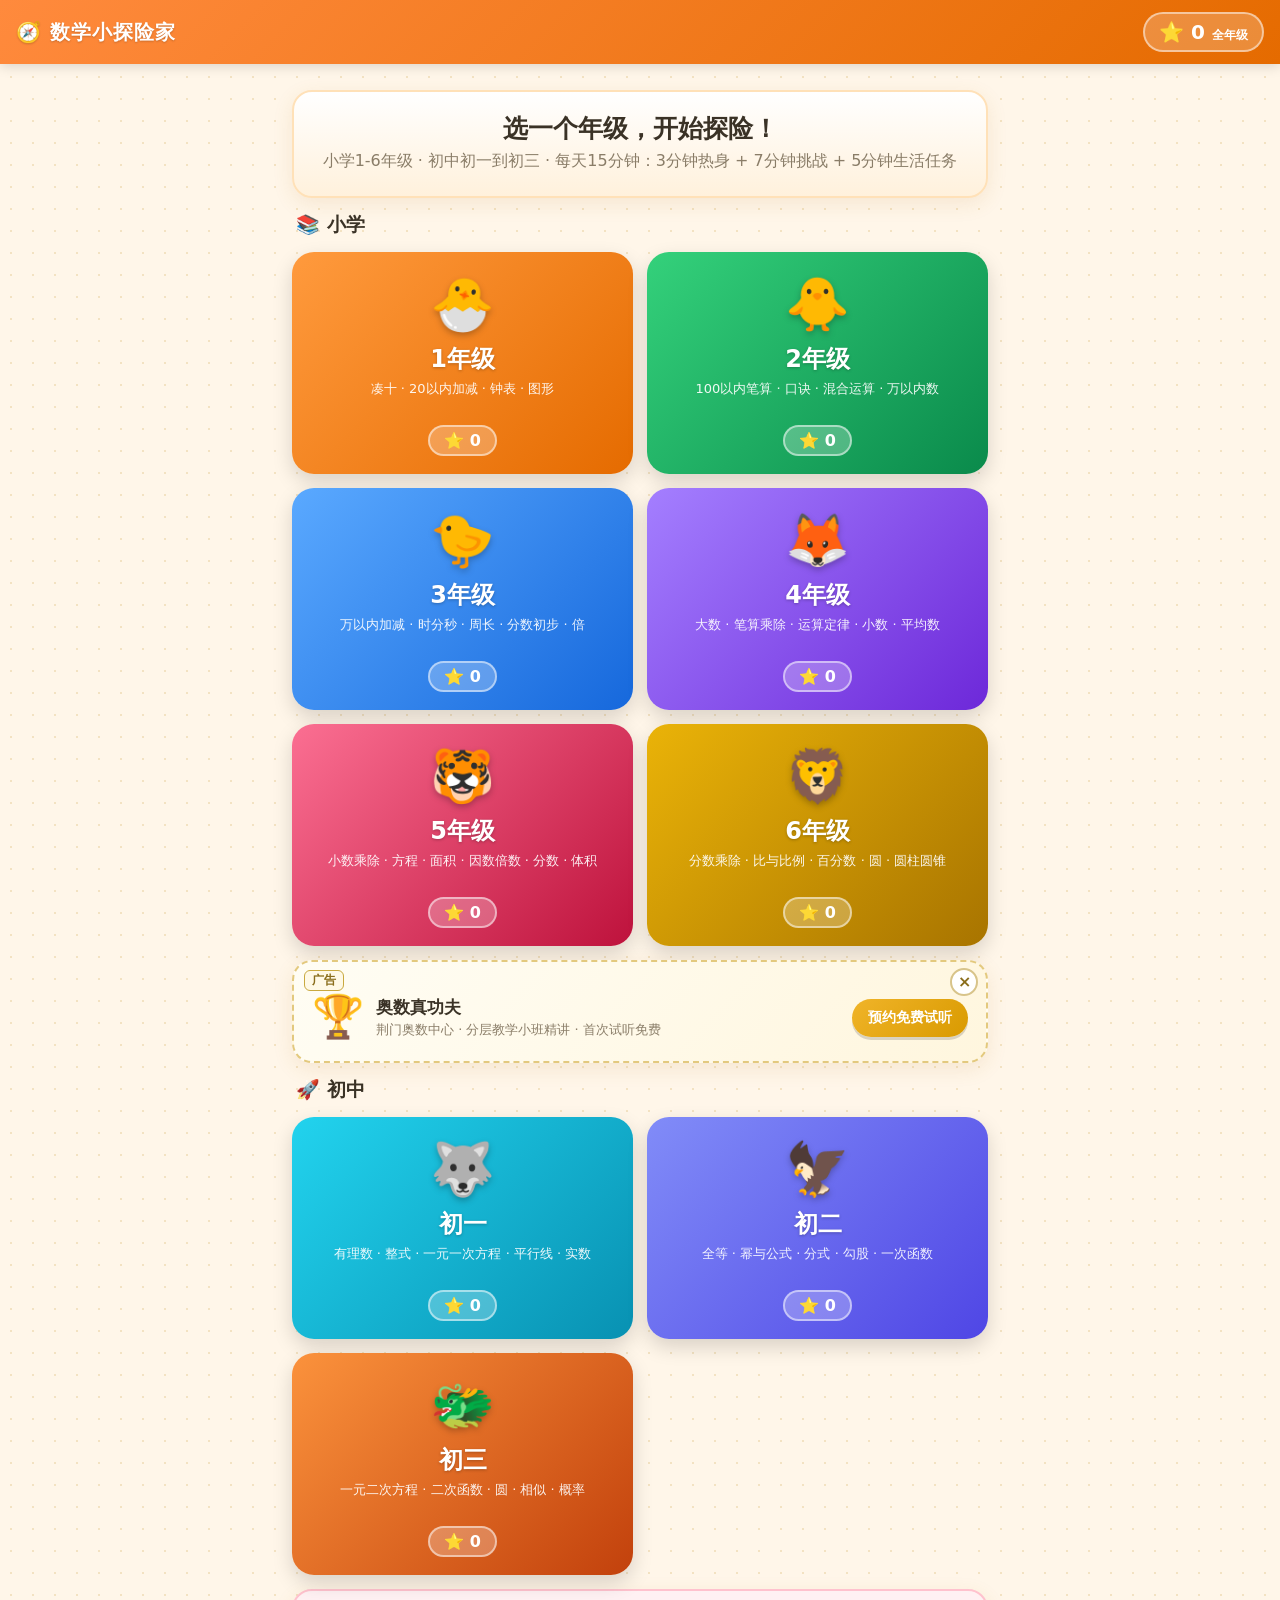
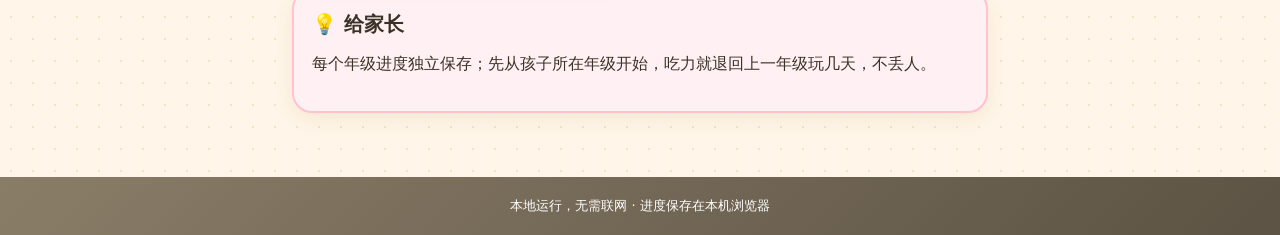
==== commit 441040b0: "初中三年的：初一初二初三内容+大厅初中分区+主题色" ====
--- a/index.html
+++ b/index.html
@@ -14,9 +14,12 @@
 <main style="max-width:720px;margin:0 auto;padding:12px 12px 40px">
   <div class="card hero">
     <h1>选一个年级，开始探险！</h1>
-    <p>1-6 年级 · 每天15分钟：3分钟热身 + 7分钟挑战 + 5分钟生活任务</p>
+    <p>小学1-6年级 · 初中初一到初三 · 每天15分钟：3分钟热身 + 7分钟挑战 + 5分钟生活任务</p>
   </div>
-  <div class="grade-grid" id="grades"></div>
+  <div class="hall-h">📚 小学</div>
+  <div class="grade-grid" id="gradesX"></div>
+  <div class="hall-h">🚀 初中</div>
+  <div class="grade-grid" id="gradesZ"></div>
   <div class="card tip">
     <h2>💡 给家长</h2>
     <p>每个年级进度独立保存；先从孩子所在年级开始，吃力就退回上一年级玩几天，不丢人。</p>
@@ -31,14 +34,21 @@
   { n: 3, emoji: "🐤", topics: "万以内加减 · 时分秒 · 周长 · 分数初步 · 倍", key: "mathAdv3" },
   { n: 4, emoji: "🦊", topics: "大数 · 笔算乘除 · 运算定律 · 小数 · 平均数", key: "mathAdv4" },
   { n: 5, emoji: "🐯", topics: "小数乘除 · 方程 · 面积 · 因数倍数 · 分数 · 体积", key: "mathAdv5" },
-  { n: 6, emoji: "🦁", topics: "分数乘除 · 比与比例 · 百分数 · 圆 · 圆柱圆锥", key: "mathAdv6" }
+  { n: 6, emoji: "🦁", topics: "分数乘除 · 比与比例 · 百分数 · 圆 · 圆柱圆锥", key: "mathAdv6" },
+  { n: 7, name: "初一", emoji: "🐺", topics: "有理数 · 整式 · 一元一次方程 · 平行线 · 实数", key: "mathAdv7" },
+  { n: 8, name: "初二", emoji: "🦅", topics: "全等 · 幂与公式 · 分式 · 勾股 · 一次函数", key: "mathAdv8" },
+  { n: 9, name: "初三", emoji: "🐲", topics: "一元二次方程 · 二次函数 · 圆 · 相似 · 概率", key: "mathAdv9" }
 ];
 const total = (k) => { try { return JSON.parse(localStorage.getItem(k) || "{}").total || 0; } catch { return 0; } };
-document.getElementById("grades").innerHTML = GRADES.map((g) =>
-  `<a class="grade-card" href="grade${g.n}.html"><div class="g-emoji">${g.emoji}</div><div class="g-name">${g.n}年级</div><div class="g-topics">${g.topics}</div><div class="g-stars">⭐ ${total(g.key)}</div></a>`
+const gname = (g) => g.name || (g.n + "年级");
+document.getElementById("gradesX").innerHTML = GRADES.filter((g) => g.n <= 6).map((g) =>
+  `<a class="grade-card" href="grade${g.n}.html"><div class="g-emoji">${g.emoji}</div><div class="g-name">${gname(g)}</div><div class="g-topics">${g.topics}</div><div class="g-stars">⭐ ${total(g.key)}</div></a>`
+).join("");
+document.getElementById("gradesZ").innerHTML = GRADES.filter((g) => g.n >= 7).map((g) =>
+  `<a class="grade-card" href="grade${g.n}.html"><div class="g-emoji">${g.emoji}</div><div class="g-name">${gname(g)}</div><div class="g-topics">${g.topics}</div><div class="g-stars">⭐ ${total(g.key)}</div></a>`
 ).join("");
 document.getElementById("starAll").textContent = GRADES.reduce((s, g) => s + total(g.key), 0);
-if (window.AdSlot) window.AdSlot.mountHub(document.getElementById("grades")); // 示例广告位（演示用）
+if (window.AdSlot) window.AdSlot.mountHub(document.getElementById("gradesX")); // 示例广告位（演示用）
 </script>
 </body>
 </html>
--- a/styles.css
+++ b/styles.css
@@ -155,6 +155,13 @@
 .grade-card:nth-child(4){background:linear-gradient(135deg,#A47FFF,#6D28D9)}
 .grade-card:nth-child(5){background:linear-gradient(135deg,#FB6F92,#BE123C)}
 .grade-card:nth-child(6){background:linear-gradient(135deg,#EAB308,#A87400)}
+#gradesZ .grade-card:nth-child(1){background:linear-gradient(135deg,#22D3EE,#0891B2)}
+#gradesZ .grade-card:nth-child(2){background:linear-gradient(135deg,#818CF8,#4F46E5)}
+#gradesZ .grade-card:nth-child(3){background:linear-gradient(135deg,#FB923C,#C2410C)}
+.hall-h{font-size:19px;font-weight:900;margin:14px 4px 2px;color:var(--ink)}
+body[data-grade="7"]{--accent:#0891B2;--accent-deep:#0E7490;--accent-soft:#E0F7FC;--line:#9ADCED}
+body[data-grade="8"]{--accent:#4F46E5;--accent-deep:#3730A3;--accent-soft:#E9E8FF;--line:#BDB9FB}
+body[data-grade="9"]{--accent:#EA580C;--accent-deep:#9A3412;--accent-soft:#FFEDDF;--line:#F5B98A}
 .g-emoji{font-size:52px;filter:drop-shadow(0 3px 3px rgba(0,0,0,.25));animation:float 2.6s ease-in-out infinite}
 @keyframes float{0%,100%{transform:translateY(0)}50%{transform:translateY(-7px)}}
 .g-name{font-size:24px;font-weight:900;margin:8px 0 4px;text-shadow:0 1px 3px rgba(0,0,0,.25)}
